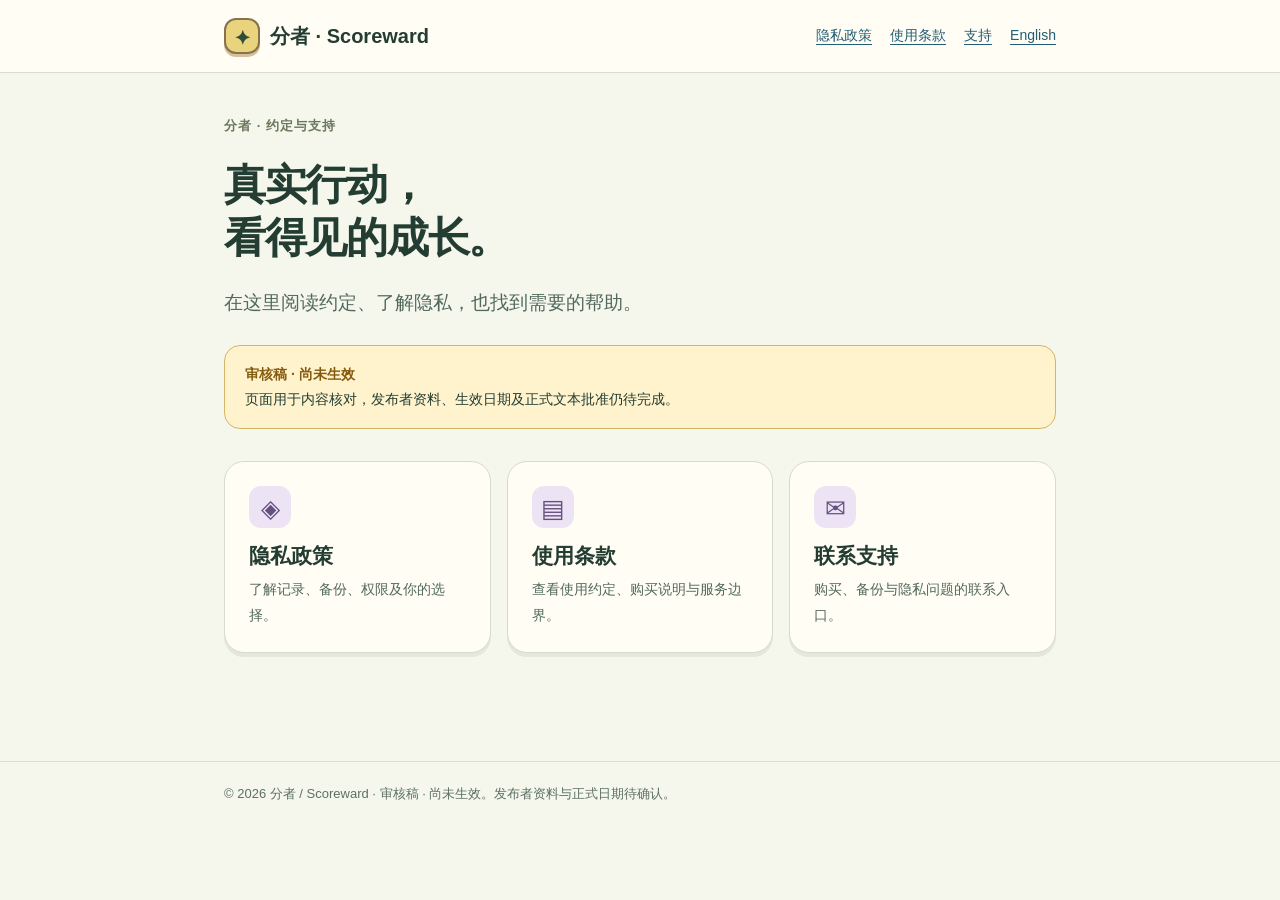
==== docs/index.html @ 7605b182 "Publish standalone policy review website" ====
<!doctype html>
<html lang="zh-Hans"><head><meta charset="utf-8"><meta name="viewport" content="width=device-width,initial-scale=1"><meta name="robots" content="noindex,nofollow"><meta name="color-scheme" content="light dark"><title>分者 · 约定与支持</title><link rel="stylesheet" href="site.css"></head><body><a class="skip" href="#main">跳到正文</a><header class="site-header"><div class="shell"><a class="brand" href="index.html"><span class="brand-mark" aria-hidden="true">✦</span>分者 · Scoreward</a><nav class="nav" aria-label="主导航"><a href="privacy.zh-Hans.html">隐私政策</a><a href="terms.zh-Hans.html">使用条款</a><a href="support.zh-Hans.html">支持</a><a href="index.en.html" lang="en">English</a></nav></div></header><main id="main"><p class="eyebrow">分者 · 约定与支持</p><h1>真实行动，<br>看得见的成长。</h1><p class="lead">在这里阅读约定、了解隐私，也找到需要的帮助。</p><aside><strong>审核稿 · 尚未生效</strong><br>页面用于内容核对，发布者资料、生效日期及正式文本批准仍待完成。</aside><div class="cards"><a class="card" href="privacy.zh-Hans.html"><span class="icon" aria-hidden="true">◈</span><h2>隐私政策</h2><p>了解记录、备份、权限及你的选择。</p></a><a class="card" href="terms.zh-Hans.html"><span class="icon" aria-hidden="true">▤</span><h2>使用条款</h2><p>查看使用约定、购买说明与服务边界。</p></a><a class="card" href="support.zh-Hans.html"><span class="icon" aria-hidden="true">✉</span><h2>联系支持</h2><p>购买、备份与隐私问题的联系入口。</p></a></div></main><footer class="site-footer"><div class="shell">© 2026 分者 / Scoreward · 审核稿 · 尚未生效。发布者资料与正式日期待确认。</div></footer></body></html>
---- docs/site.css ----
*{box-sizing:border-box}html{color-scheme:light dark;scroll-padding-top:24px}body{margin:0;background:#f5f6ec;color:#243d32;font:17px/1.8 -apple-system,BlinkMacSystemFont,"Segoe UI",sans-serif}a{color:#225e75;text-underline-offset:4px}a:focus-visible{outline:3px solid #986718;outline-offset:5px;border-radius:4px}.shell,main{max-width:880px;margin:auto;padding:28px 24px}.site-header{border-bottom:1px solid #d8dece;background:#fffdf4}.site-header .shell{display:flex;align-items:center;justify-content:space-between;gap:16px;flex-wrap:wrap;padding-block:18px}.brand{display:inline-flex;align-items:center;gap:10px;font-weight:850;font-size:20px;text-decoration:none;color:inherit}.brand-mark{display:grid;place-items:center;width:36px;height:36px;background:#ead37d;color:#304d3a;border:2px solid #88714e;border-radius:12px;box-shadow:0 3px 0 #d6c09b}.nav{display:flex;gap:18px;flex-wrap:wrap;font-size:14px}h1{font-size:clamp(28px,6vw,42px);line-height:1.25;letter-spacing:-.03em;margin:22px 0}h2{font-size:22px;line-height:1.5;margin-top:2.2em;scroll-margin-top:24px}p{overflow-wrap:anywhere}strong{color:#865a0d}aside{padding:16px 20px;background:#fff3ce;border:1px solid #d5b567;border-radius:16px;font-size:14px;margin:24px 0}.eyebrow{font-size:13px;font-weight:750;letter-spacing:.08em;color:#6a775b}.lead{color:#53695d;font-size:19px}.cards{display:grid;grid-template-columns:repeat(auto-fit,minmax(min(100%,220px),1fr));gap:16px;margin:32px 0}.card{padding:24px;border:1px solid #d5dccc;border-radius:20px;background:#fffdf4;text-decoration:none;color:inherit;box-shadow:0 4px 0 #e4e7d9}.card:hover{border-color:#8e78ac;background:#fff9e6}.card h2{margin:12px 0 6px;font-size:21px}.card p{font-size:14px;color:#53695d;margin:0}.icon{display:inline-grid;place-items:center;width:42px;height:42px;border-radius:12px;background:#ece4f4;color:#655080;font-size:25px}.contents{padding:20px;background:#edf0e3;border-radius:16px;font-size:14px}.contents a{display:inline-block;margin:2px 12px 2px 0}.contact{padding:24px;border:1px solid #d5dccc;border-radius:20px;background:#fffdf4}.site-footer{border-top:1px solid #d8dece;font-size:13px;color:#5d7066;margin-top:48px}.site-footer .shell{padding-block:20px}.skip{position:absolute;left:16px;top:-80px;padding:8px;background:#fff}.skip:focus{top:8px}@media(prefers-color-scheme:dark){body{background:#111925;color:#e1ead6}.site-header,.card,.contact{background:#182233;border-color:#384151}.site-header,.site-footer{border-color:#384151}.lead,.card p,.site-footer{color:#b3c2b2}a{color:#86d0e3}strong{color:#f2cf71}aside{background:#302b1d;border-color:#81704b}.eyebrow{color:#bbca9d}.contents{background:#1b2936}.card{box-shadow:0 4px 0 #0b111a}.card:hover{background:#27303b}.icon{background:#34304b;color:#d6c2f1}.skip{background:#182233}.brand-mark{color:#243d32}}@media(max-width:480px){main,.shell{padding:22px 18px}.nav{gap:14px}body{font-size:16px}.site-header .shell{padding-block:14px}}@media(prefers-reduced-motion:no-preference){.card{transition:background-color .15s,border-color .15s}}
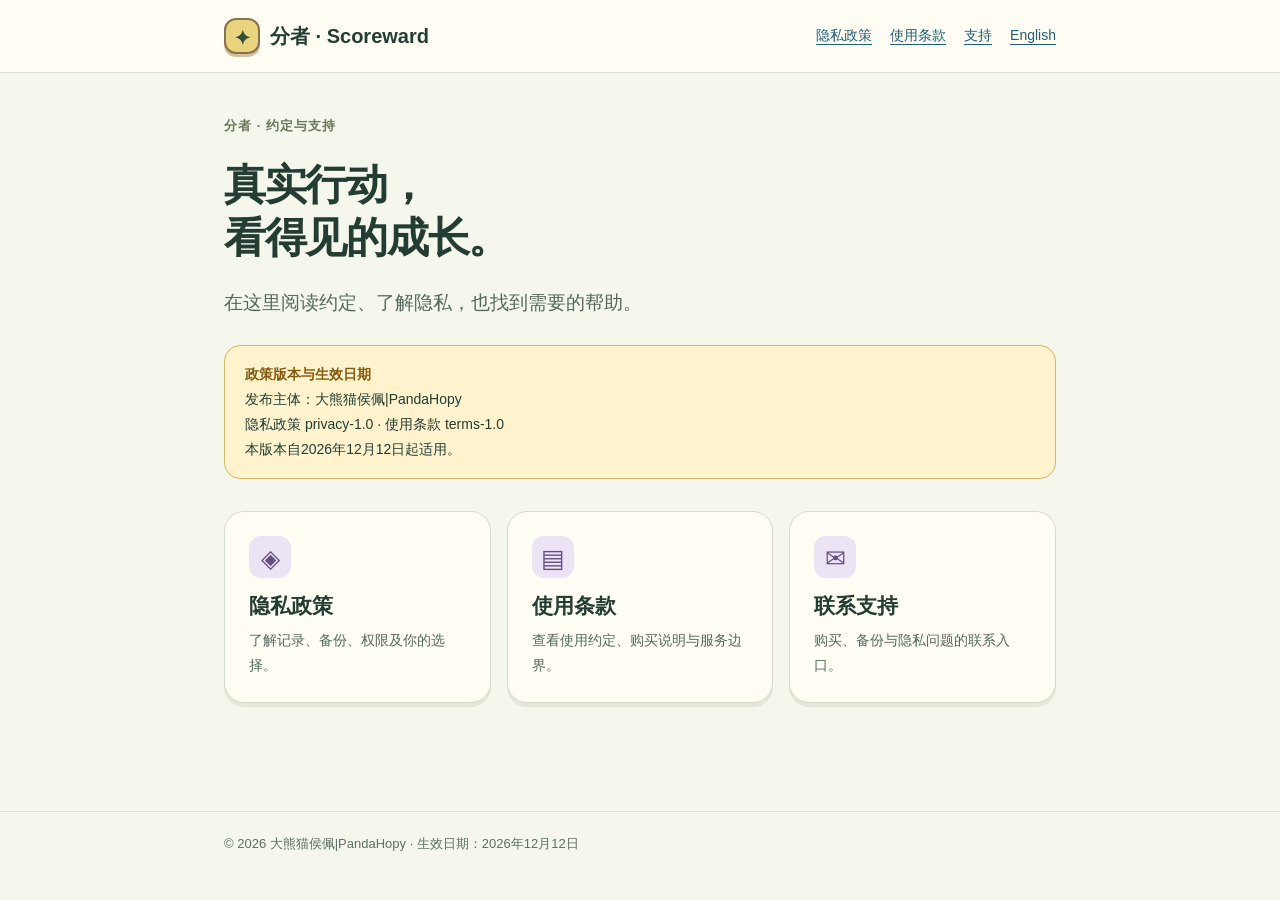
==== commit 84752439: "Publish approved policies effective 2026-12-12" ====
--- a/docs/index.html
+++ b/docs/index.html
@@ -1,2 +1,2 @@
 <!doctype html>
-<html lang="zh-Hans"><head><meta charset="utf-8"><meta name="viewport" content="width=device-width,initial-scale=1"><meta name="robots" content="noindex,nofollow"><meta name="color-scheme" content="light dark"><title>分者 · 约定与支持</title><link rel="stylesheet" href="site.css"></head><body><a class="skip" href="#main">跳到正文</a><header class="site-header"><div class="shell"><a class="brand" href="index.html"><span class="brand-mark" aria-hidden="true">✦</span>分者 · Scoreward</a><nav class="nav" aria-label="主导航"><a href="privacy.zh-Hans.html">隐私政策</a><a href="terms.zh-Hans.html">使用条款</a><a href="support.zh-Hans.html">支持</a><a href="index.en.html" lang="en">English</a></nav></div></header><main id="main"><p class="eyebrow">分者 · 约定与支持</p><h1>真实行动，<br>看得见的成长。</h1><p class="lead">在这里阅读约定、了解隐私，也找到需要的帮助。</p><aside><strong>审核稿 · 尚未生效</strong><br>页面用于内容核对，发布者资料、生效日期及正式文本批准仍待完成。</aside><div class="cards"><a class="card" href="privacy.zh-Hans.html"><span class="icon" aria-hidden="true">◈</span><h2>隐私政策</h2><p>了解记录、备份、权限及你的选择。</p></a><a class="card" href="terms.zh-Hans.html"><span class="icon" aria-hidden="true">▤</span><h2>使用条款</h2><p>查看使用约定、购买说明与服务边界。</p></a><a class="card" href="support.zh-Hans.html"><span class="icon" aria-hidden="true">✉</span><h2>联系支持</h2><p>购买、备份与隐私问题的联系入口。</p></a></div></main><footer class="site-footer"><div class="shell">© 2026 分者 / Scoreward · 审核稿 · 尚未生效。发布者资料与正式日期待确认。</div></footer></body></html>
+<html lang="zh-Hans"><head><meta charset="utf-8"><meta name="viewport" content="width=device-width,initial-scale=1"><meta name="robots" content="noindex,nofollow"><meta name="color-scheme" content="light dark"><title>分者 · 约定与支持</title><link rel="stylesheet" href="site.css"></head><body><a class="skip" href="#main">跳到正文</a><header class="site-header"><div class="shell"><a class="brand" href="index.html"><span class="brand-mark" aria-hidden="true">✦</span>分者 · Scoreward</a><nav class="nav" aria-label="主导航"><a href="privacy.zh-Hans.html">隐私政策</a><a href="terms.zh-Hans.html">使用条款</a><a href="support.zh-Hans.html">支持</a><a href="index.en.html" lang="en">English</a></nav></div></header><main id="main"><p class="eyebrow">分者 · 约定与支持</p><h1>真实行动，<br>看得见的成长。</h1><p class="lead">在这里阅读约定、了解隐私，也找到需要的帮助。</p><aside><strong>政策版本与生效日期</strong><br>发布主体：大熊猫侯佩|PandaHopy<br>隐私政策 privacy-1.0 · 使用条款 terms-1.0<br>本版本自2026年12月12日起适用。</aside><div class="cards"><a class="card" href="privacy.zh-Hans.html"><span class="icon" aria-hidden="true">◈</span><h2>隐私政策</h2><p>了解记录、备份、权限及你的选择。</p></a><a class="card" href="terms.zh-Hans.html"><span class="icon" aria-hidden="true">▤</span><h2>使用条款</h2><p>查看使用约定、购买说明与服务边界。</p></a><a class="card" href="support.zh-Hans.html"><span class="icon" aria-hidden="true">✉</span><h2>联系支持</h2><p>购买、备份与隐私问题的联系入口。</p></a></div></main><footer class="site-footer"><div class="shell">© 2026 大熊猫侯佩|PandaHopy · 生效日期：2026年12月12日</div></footer></body></html>
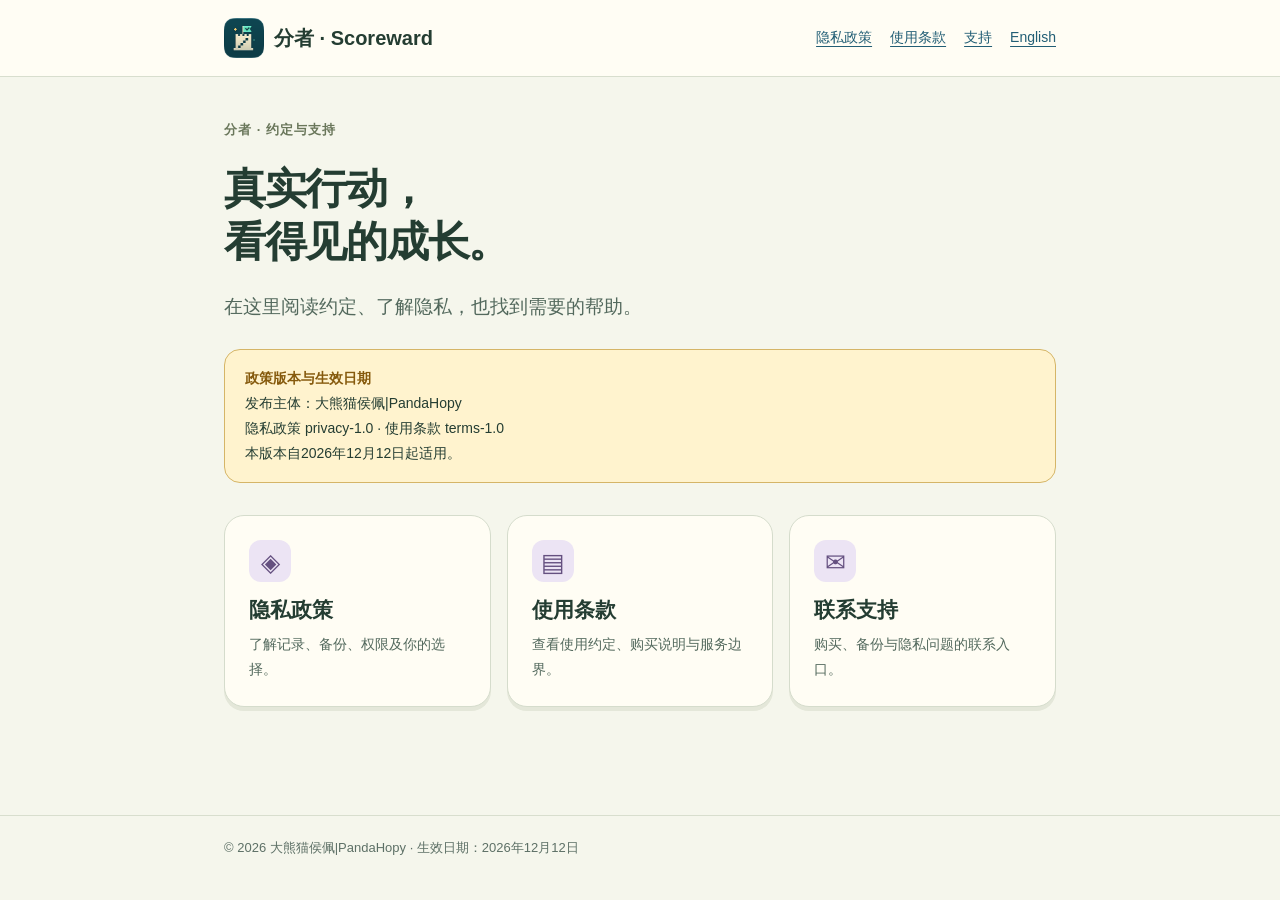
==== commit debb098b: "Match policy website branding to current App logo" ====
--- a/docs/index.html
+++ b/docs/index.html
@@ -1,2 +1,2 @@
 <!doctype html>
-<html lang="zh-Hans"><head><meta charset="utf-8"><meta name="viewport" content="width=device-width,initial-scale=1"><meta name="robots" content="noindex,nofollow"><meta name="color-scheme" content="light dark"><title>分者 · 约定与支持</title><link rel="stylesheet" href="site.css"></head><body><a class="skip" href="#main">跳到正文</a><header class="site-header"><div class="shell"><a class="brand" href="index.html"><span class="brand-mark" aria-hidden="true">✦</span>分者 · Scoreward</a><nav class="nav" aria-label="主导航"><a href="privacy.zh-Hans.html">隐私政策</a><a href="terms.zh-Hans.html">使用条款</a><a href="support.zh-Hans.html">支持</a><a href="index.en.html" lang="en">English</a></nav></div></header><main id="main"><p class="eyebrow">分者 · 约定与支持</p><h1>真实行动，<br>看得见的成长。</h1><p class="lead">在这里阅读约定、了解隐私，也找到需要的帮助。</p><aside><strong>政策版本与生效日期</strong><br>发布主体：大熊猫侯佩|PandaHopy<br>隐私政策 privacy-1.0 · 使用条款 terms-1.0<br>本版本自2026年12月12日起适用。</aside><div class="cards"><a class="card" href="privacy.zh-Hans.html"><span class="icon" aria-hidden="true">◈</span><h2>隐私政策</h2><p>了解记录、备份、权限及你的选择。</p></a><a class="card" href="terms.zh-Hans.html"><span class="icon" aria-hidden="true">▤</span><h2>使用条款</h2><p>查看使用约定、购买说明与服务边界。</p></a><a class="card" href="support.zh-Hans.html"><span class="icon" aria-hidden="true">✉</span><h2>联系支持</h2><p>购买、备份与隐私问题的联系入口。</p></a></div></main><footer class="site-footer"><div class="shell">© 2026 大熊猫侯佩|PandaHopy · 生效日期：2026年12月12日</div></footer></body></html>
+<html lang="zh-Hans"><head><meta charset="utf-8"><meta name="viewport" content="width=device-width,initial-scale=1"><meta name="robots" content="noindex,nofollow"><meta name="color-scheme" content="light dark"><title>分者 · 约定与支持</title><link rel="stylesheet" href="site.css?v=20261104-logo"><link rel="icon" type="image/png" href="app-logo.png"><link rel="apple-touch-icon" href="app-logo.png"></head><body><a class="skip" href="#main">跳到正文</a><header class="site-header"><div class="shell"><a class="brand" href="index.html"><img class="brand-mark" src="app-logo.png" width="40" height="40" alt="">分者 · Scoreward</a><nav class="nav" aria-label="主导航"><a href="privacy.zh-Hans.html">隐私政策</a><a href="terms.zh-Hans.html">使用条款</a><a href="support.zh-Hans.html">支持</a><a href="index.en.html" lang="en">English</a></nav></div></header><main id="main"><p class="eyebrow">分者 · 约定与支持</p><h1>真实行动，<br>看得见的成长。</h1><p class="lead">在这里阅读约定、了解隐私，也找到需要的帮助。</p><aside><strong>政策版本与生效日期</strong><br>发布主体：大熊猫侯佩|PandaHopy<br>隐私政策 privacy-1.0 · 使用条款 terms-1.0<br>本版本自2026年12月12日起适用。</aside><div class="cards"><a class="card" href="privacy.zh-Hans.html"><span class="icon" aria-hidden="true">◈</span><h2>隐私政策</h2><p>了解记录、备份、权限及你的选择。</p></a><a class="card" href="terms.zh-Hans.html"><span class="icon" aria-hidden="true">▤</span><h2>使用条款</h2><p>查看使用约定、购买说明与服务边界。</p></a><a class="card" href="support.zh-Hans.html"><span class="icon" aria-hidden="true">✉</span><h2>联系支持</h2><p>购买、备份与隐私问题的联系入口。</p></a></div></main><footer class="site-footer"><div class="shell">© 2026 大熊猫侯佩|PandaHopy · 生效日期：2026年12月12日</div></footer></body></html>
--- a/docs/site.css
+++ b/docs/site.css
@@ -1 +1 @@
-*{box-sizing:border-box}html{color-scheme:light dark;scroll-padding-top:24px}body{margin:0;background:#f5f6ec;color:#243d32;font:17px/1.8 -apple-system,BlinkMacSystemFont,"Segoe UI",sans-serif}a{color:#225e75;text-underline-offset:4px}a:focus-visible{outline:3px solid #986718;outline-offset:5px;border-radius:4px}.shell,main{max-width:880px;margin:auto;padding:28px 24px}.site-header{border-bottom:1px solid #d8dece;background:#fffdf4}.site-header .shell{display:flex;align-items:center;justify-content:space-between;gap:16px;flex-wrap:wrap;padding-block:18px}.brand{display:inline-flex;align-items:center;gap:10px;font-weight:850;font-size:20px;text-decoration:none;color:inherit}.brand-mark{display:grid;place-items:center;width:36px;height:36px;background:#ead37d;color:#304d3a;border:2px solid #88714e;border-radius:12px;box-shadow:0 3px 0 #d6c09b}.nav{display:flex;gap:18px;flex-wrap:wrap;font-size:14px}h1{font-size:clamp(28px,6vw,42px);line-height:1.25;letter-spacing:-.03em;margin:22px 0}h2{font-size:22px;line-height:1.5;margin-top:2.2em;scroll-margin-top:24px}p{overflow-wrap:anywhere}strong{color:#865a0d}aside{padding:16px 20px;background:#fff3ce;border:1px solid #d5b567;border-radius:16px;font-size:14px;margin:24px 0}.eyebrow{font-size:13px;font-weight:750;letter-spacing:.08em;color:#6a775b}.lead{color:#53695d;font-size:19px}.cards{display:grid;grid-template-columns:repeat(auto-fit,minmax(min(100%,220px),1fr));gap:16px;margin:32px 0}.card{padding:24px;border:1px solid #d5dccc;border-radius:20px;background:#fffdf4;text-decoration:none;color:inherit;box-shadow:0 4px 0 #e4e7d9}.card:hover{border-color:#8e78ac;background:#fff9e6}.card h2{margin:12px 0 6px;font-size:21px}.card p{font-size:14px;color:#53695d;margin:0}.icon{display:inline-grid;place-items:center;width:42px;height:42px;border-radius:12px;background:#ece4f4;color:#655080;font-size:25px}.contents{padding:20px;background:#edf0e3;border-radius:16px;font-size:14px}.contents a{display:inline-block;margin:2px 12px 2px 0}.contact{padding:24px;border:1px solid #d5dccc;border-radius:20px;background:#fffdf4}.site-footer{border-top:1px solid #d8dece;font-size:13px;color:#5d7066;margin-top:48px}.site-footer .shell{padding-block:20px}.skip{position:absolute;left:16px;top:-80px;padding:8px;background:#fff}.skip:focus{top:8px}@media(prefers-color-scheme:dark){body{background:#111925;color:#e1ead6}.site-header,.card,.contact{background:#182233;border-color:#384151}.site-header,.site-footer{border-color:#384151}.lead,.card p,.site-footer{color:#b3c2b2}a{color:#86d0e3}strong{color:#f2cf71}aside{background:#302b1d;border-color:#81704b}.eyebrow{color:#bbca9d}.contents{background:#1b2936}.card{box-shadow:0 4px 0 #0b111a}.card:hover{background:#27303b}.icon{background:#34304b;color:#d6c2f1}.skip{background:#182233}.brand-mark{color:#243d32}}@media(max-width:480px){main,.shell{padding:22px 18px}.nav{gap:14px}body{font-size:16px}.site-header .shell{padding-block:14px}}@media(prefers-reduced-motion:no-preference){.card{transition:background-color .15s,border-color .15s}}+*{box-sizing:border-box}html{color-scheme:light dark;scroll-padding-top:24px}body{margin:0;background:#f5f6ec;color:#243d32;font:17px/1.8 -apple-system,BlinkMacSystemFont,"Segoe UI",sans-serif}a{color:#225e75;text-underline-offset:4px}a:focus-visible{outline:3px solid #986718;outline-offset:5px;border-radius:4px}.shell,main{max-width:880px;margin:auto;padding:28px 24px}.site-header{border-bottom:1px solid #d8dece;background:#fffdf4}.site-header .shell{display:flex;align-items:center;justify-content:space-between;gap:16px;flex-wrap:wrap;padding-block:18px}.brand{display:inline-flex;align-items:center;gap:10px;font-weight:850;font-size:20px;text-decoration:none;color:inherit}.brand-mark{display:block;width:40px;height:40px;flex:none;object-fit:contain}.nav{display:flex;gap:18px;flex-wrap:wrap;font-size:14px}h1{font-size:clamp(28px,6vw,42px);line-height:1.25;letter-spacing:-.03em;margin:22px 0}h2{font-size:22px;line-height:1.5;margin-top:2.2em;scroll-margin-top:24px}p{overflow-wrap:anywhere}strong{color:#865a0d}aside{padding:16px 20px;background:#fff3ce;border:1px solid #d5b567;border-radius:16px;font-size:14px;margin:24px 0}.eyebrow{font-size:13px;font-weight:750;letter-spacing:.08em;color:#6a775b}.lead{color:#53695d;font-size:19px}.cards{display:grid;grid-template-columns:repeat(auto-fit,minmax(min(100%,220px),1fr));gap:16px;margin:32px 0}.card{padding:24px;border:1px solid #d5dccc;border-radius:20px;background:#fffdf4;text-decoration:none;color:inherit;box-shadow:0 4px 0 #e4e7d9}.card:hover{border-color:#8e78ac;background:#fff9e6}.card h2{margin:12px 0 6px;font-size:21px}.card p{font-size:14px;color:#53695d;margin:0}.icon{display:inline-grid;place-items:center;width:42px;height:42px;border-radius:12px;background:#ece4f4;color:#655080;font-size:25px}.contents{padding:20px;background:#edf0e3;border-radius:16px;font-size:14px}.contents a{display:inline-block;margin:2px 12px 2px 0}.contact{padding:24px;border:1px solid #d5dccc;border-radius:20px;background:#fffdf4}.site-footer{border-top:1px solid #d8dece;font-size:13px;color:#5d7066;margin-top:48px}.site-footer .shell{padding-block:20px}.skip{position:absolute;left:16px;top:-80px;padding:8px;background:#fff}.skip:focus{top:8px}@media(prefers-color-scheme:dark){body{background:#111925;color:#e1ead6}.site-header,.card,.contact{background:#182233;border-color:#384151}.site-header,.site-footer{border-color:#384151}.lead,.card p,.site-footer{color:#b3c2b2}a{color:#86d0e3}strong{color:#f2cf71}aside{background:#302b1d;border-color:#81704b}.eyebrow{color:#bbca9d}.contents{background:#1b2936}.card{box-shadow:0 4px 0 #0b111a}.card:hover{background:#27303b}.icon{background:#34304b;color:#d6c2f1}.skip{background:#182233}}@media(max-width:480px){main,.shell{padding:22px 18px}.nav{gap:14px}body{font-size:16px}.site-header .shell{padding-block:14px}}@media(prefers-reduced-motion:no-preference){.card{transition:background-color .15s,border-color .15s}}
